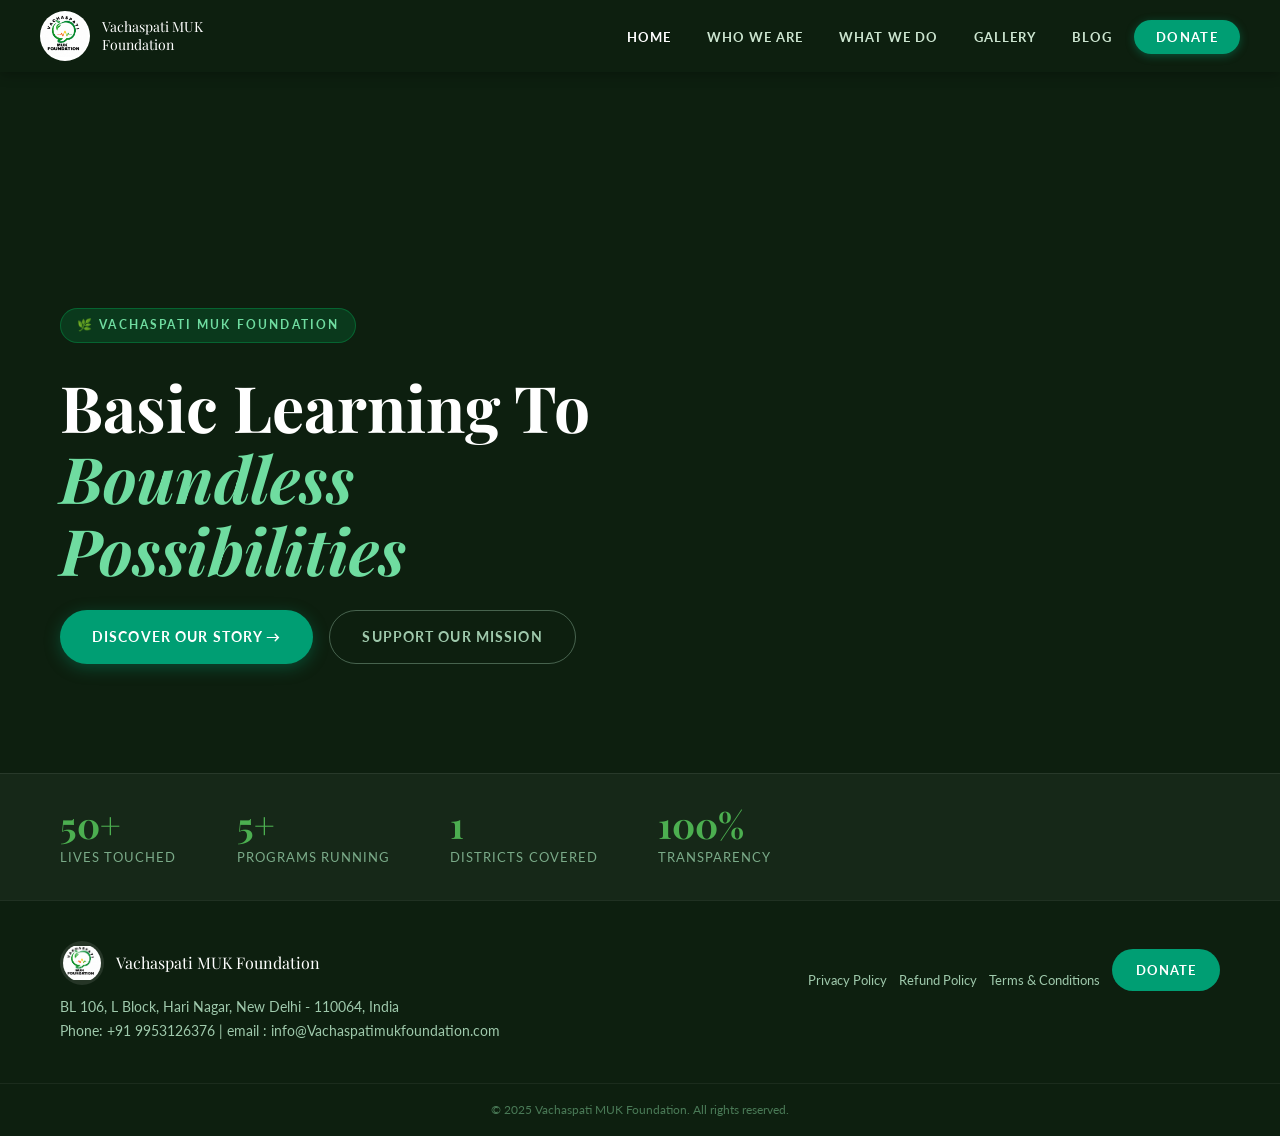
==== index.html @ 3c224211 "Update image source for Mamta's photo" ====
<!DOCTYPE html>
<html lang="en">
<head>
  <meta charset="UTF-8" />
  <meta name="viewport" content="width=device-width, initial-scale=1.0" />
  <title>Vachaspati MUK Foundation</title>
  <link rel="icon" href="logo.jpg" />
  <link rel="stylesheet" href="style.css" />
  <link rel="preconnect" href="https://fonts.googleapis.com">
  <link rel="preconnect" href="https://fonts.gstatic.com" crossorigin>
  <link href="https://fonts.googleapis.com/css2?family=Playfair+Display:ital,wght@0,400;0,600;0,700;1,400&family=Lato:wght@300;400;700&display=swap" rel="stylesheet">
</head>
<body>

<!-- ===== NAVBAR ===== -->
<nav id="navbar">
  <a class="nav-logo" href="#" data-page="home">
    <img src="logo.jpg" alt="Vachaspati MUK Foundation Logo" />
    <div class="nav-logo-text">
      Vachaspati MUK Foundation
      <span></span>
    </div>
  </a>

  <button class="hamburger" id="hamburger-btn" aria-label="Toggle menu">
    <span></span><span></span><span></span>
  </button>

  <ul class="nav-links" id="nav-links-list">
    <li><a href="#" data-page="home" class="active">Home</a></li>
    <li><a href="#" data-page="whoweare">Who We Are</a></li>
    <li><a href="#" data-page="whatwedo">What We Do</a></li>
    <li><a href="#" data-page="gallery">Gallery</a></li>
    <li><a href="#" data-page="blog">Blog</a></li>
    <li><a href="#" data-page="donation" class="donate-btn">Donate</a></li>
  </ul>
</nav>


<!-- ===== PAGE: HOME ===== -->
<div class="page active" id="page-home">
  <section class="hero">
    <div class="hero-bg-pattern"></div>

    <!-- Decorative SVG pulse line -->
    <!--<svg class="hero-pulse" viewBox="0 0 400 120" fill="none" xmlns="http://www.w3.org/2000/svg">
      <polyline points="0,60 60,60 80,20 100,100 120,40 140,80 160,60 200,60 220,10 240,110 260,60 400,60"
        stroke="url(#pulse-grad)" stroke-width="3" fill="none" stroke-linecap="round" stroke-linejoin="round"/>
      <defs>
        <linearGradient id="pulse-grad" x1="0" y1="0" x2="400" y2="0">
          <stop offset="0%" stop-color="#ff4444"/>
          <stop offset="40%" stop-color="#ffaa00"/>
          <stop offset="100%" stop-color="#00cc66"/>
        </linearGradient>
      </defs>
    </svg> -->

    <div class="hero-content">
      <span class="hero-eyebrow">🌿 Vachaspati MUK Foundation</span>
      <h1>Basic Learning To <em> Boundless Possibilities</em></h1>
      <!--<p>Dedicated to transforming communities through accessible healthcare, quality education, and meaningful social impact across India.</p>-->
      <div class="hero-actions">
        <a href="#" class="btn-primary" data-page="whoweare">Discover Our Story →</a>
        <a href="#" class="btn-outline" data-page="donation">Support Our Mission</a>
      </div>
    </div>

    <div class="stats-bar" style="position:absolute;bottom:0;left:0;right:0;">
      <div class="stat-item">
        <div class="stat-number">50+</div>
        <div class="stat-label">Lives Touched</div>
      </div>
      <div class="stat-item">
        <div class="stat-number">5+</div>
        <div class="stat-label">Programs Running</div>
      </div>
      <div class="stat-item">
        <div class="stat-number">1</div>
        <div class="stat-label">Districts Covered</div>
      </div>
      <div class="stat-item">
        <div class="stat-number">100%</div>
        <div class="stat-label">Transparency</div>
      </div>
    </div>
  </section>

  <footer>
  <div class="footer-main">
    <!-- LEFT: Logo + Address -->
    <div class="footer-left">
      <div class="footer-logo-row">
        <img src="logo.jpg" alt="Logo" />
        <span class="footer-org-name">Vachaspati MUK Foundation</span>
      </div>
      <p class="footer-address">
        BL 106, L Block, Hari Nagar, New Delhi - 110064, India <br>
        Phone: +91 9953126376 | email : info@Vachaspatimukfoundation.com
        
      </p>
     
    </div>

    <!-- RIGHT: Links + Donate -->
    <div class="footer-right">
      <a href="privacy-policy.html" class="footer-link">Privacy Policy</a>
      <a href="refund-policy.html" class="footer-link">Refund Policy</a>
      <a href="terms-conditions.html" class="footer-link">Terms &amp; Conditions</a>
      <a href="donation.html" class="footer-donate-btn" data-page="donation">Donate</a>
    </div>
  </div>

  <div class="footer-bottom">
    <p>&copy; 2025 Vachaspati MUK Foundation. All rights reserved.</p>
  </div>
</footer>
</div>


<!-- ===== PAGE: WHO WE ARE ===== -->
<div class="page" id="page-whoweare">
  <div class="section-hero">
    <h1>Who We Are</h1>
    <div class="section-divider"></div>
    <p>Turning black &amp; white lives into colors</p>
  </div>

  <div class="content-section">
    <div class="who-grid">
      <div class="who-text">
        <h2>Our Story</h2>
        <p>Vachaspati MUK Foundation was established in 2016 with a small setup and a simple yet powerful vision: to empower underprivileged children by unlocking their full potential through education, guidance, and holistic development.</p>
        <p>The name "Vachaspati MUK" carries a profound meaning. Vachaspati represents speech, wisdom, and knowledge, while MUK means silent or mute. Together, they symbolize a powerful paradox—a person who has the ability, talent, and potential yet remains unheard or unable to express themselves. At our foundation, this reflects the countless children whose dreams, ideas, and abilities often go unnoticed because they lack opportunities and support.</p>
        <p>Our mission is to give these children not just an education, but a voice, a vision, and the confidence to shape their own future. We focus on their overall development by nurturing knowledge, critical thinking, character, self-confidence, leadership, life skills, career awareness, and self-reliance. We believe that every child deserves the opportunity to discover their strengths, dream without limits, and become an empowered individual capable of creating positive change.</p>
        <p> At Vachaspati MUK Foundation, we strive to transform silent potential into confident expression, ensuring that every child has the opportunity to learn, lead, and make a meaningful impact on society.</p>
      </div>
      <div class="who-visual">
        <div class="big-icon">🌿</div>
        <h3>Our Vision</h3>
        <p>Vachaspati Muk Foundation is committed to impart knowledge to all, focused on weaker sections particularly on girls of the Bharatiye Samaj. The foundation weaves fun in learning,
           via activities physical, mental and spiritual. Educated citizens make a solid foundation of society.</p>
      </div>
    </div>

    <div class="values-grid">
      <div class="value-card">
        <img src="Mamta1.png" class="card-round-photo" alt="Compassion" />
        <h3>Mrs. Mamta Jain</h3>
        <h5> Founder and Director</h5>
        <h6>BA Philosophy(H), IPCW, Delhi University</h6>
        </div>
      <div class="value-card">
        <img src="Neeraj1.jpg" class="card-round-photo" alt="Compassion" />
        <h3>Mr. Neeraj Jain</h3>
        <h5> Co-Founder and MD</h5>
        <h6>B.Com, Delhi University</h6>
        </div>
      <div class="value-card">
       <img src="Arvind.jpg" class="card-round-photo" alt="Compassion" />
        <h3>Mr. Arvind Bhaskar</h3>
        <h5> Head </h5>
        <h6>HM,LLB, Delhi University</h6>
        </div>
      <div class="value-card">
        <img src="Arun.jpg" class="card-round-photo" alt="Compassion" />
        <h3>Mr. Arun Kushwaha</h3>
        <h5> Technical Manager </h5>
        <h6>B.Tech, Delhi Technological University</h6>
      </div>
      <div class="value-card">
        <img src="palak.jpeg" class="card-round-photo" alt="Compassion" />
        <h3>Mrs. Palak Jain</h3>
        <h5> Coordinator </h5>
        <h6>BA English Honors, Delhi University</h6>
      </div>
      <div class="value-card">
        <img src="SHRIJAN.jpeg" class="card-round-photo" alt="Compassion" />
        <h3>Mr. Shrijan Sharma</h3>
        <h5> Child Development &amp; Special Education Specialist</h5>
        <h6>B.Ed. Special Education (HI), University of Delhi</h6>
      </div>
    </div>
  </div>

  <footer>
  <div class="footer-main">
    <!-- LEFT: Logo + Address -->
    <div class="footer-left">
      <div class="footer-logo-row">
        <img src="logo.jpg" alt="Logo" />
        <span class="footer-org-name">Vachaspati MUK Foundation</span>
      </div>
      <p class="footer-address">
        BL 106, L Block, Hari Nagar, New Delhi - 110064, India <br>
        Phone: +91 9953126376 | email : info@Vachaspatimukfoundation.com
        
      </p>
     
    </div>

    <!-- RIGHT: Links + Donate -->
    <div class="footer-right">
      <a href="privacy-policy.html" class="footer-link">Privacy Policy</a>
      <a href="refund-policy.html" class="footer-link">Refund Policy</a>
      <a href="terms-conditions.html" class="footer-link">Terms &amp; Conditions</a>
      <a href="donation.html" class="footer-donate-btn" data-page="donation">Donate</a>
    </div>
  </div>

  <div class="footer-bottom">
    <p>&copy; 2025 Vachaspati MUK Foundation. All rights reserved.</p>
  </div>
</footer>

</div>


<!-- ===== PAGE: WHAT WE DO ===== -->
<div class="page" id="page-whatwedo">
  <div class="section-hero">
    <h1>What We Do</h1>
    <div class="section-divider"></div>
    <p>Turning big learning goals into lifelong opportunities.</p>
  </div>

  <div class="content-section">
    <div class="programs-grid">
      <div class="program-card">
        <div class="program-card-header">
          <div class="icon">🏥</div>
          <h3>Healthcare Access</h3>
        </div>
        <div class="program-card-body">
          <p>Every child deserves access to quality healthcare - The foundation of a brighter future.</p>
          <ul>
            <li>Free Medical Checkups</li>
            <li>Free Eyes, Dental and Nutritional Support</li>
            <li>Mental health awareness</li>
            
          </ul>
        </div>
      </div>

      <div class="program-card">
        <div class="program-card-header">
          <div class="icon">📖</div>
          <h3>Education Empowerment</h3>
        </div>
        <div class="program-card-body">
          <p>Supporting underprivileged children and youth with scholarships, skill development, and access to quality learning resources.</p>
          <ul>
            <li>Quiz, Art and Crafts</li>
            <li>Mental Maths</li>
            <li>Science Experiments</li>
            <li>1st to 12th Grade Education</li>
          </ul>
        </div>
      </div>

      <div class="program-card">
        <div class="program-card-header">
          <div class="icon">🌱</div>
          <h3>Community Development</h3>
        </div>
        <div class="program-card-body">
          <p>Innovations means change, We need drastic change in mathods of stuedies</p>
          <ul>
            <li>To bring fire in child</li>
            <li>Easily Understandable</li>
            <li>Clear Defined</li>
            <li>Critically Reflective</li>
            <li>Reimagining Education</li>
          </ul>
        </div>
      </div>

      <div class="program-card">
        <div class="program-card-header">
          <div class="icon">🧠</div>
          <h3>Mental Wellness</h3>
        </div>
        <div class="program-card-body">
          <p>Addressing the silent crisis of mental health in India through counselling, awareness campaigns, and peer support networks.</p>
          <ul>
            <li>Counselling centers</li>
            <li>Stress management workshops</li>
            <li>Youth mental health programs</li>
            <li>Stigma-breaking campaigns</li>
          </ul>
        </div>
      </div>

      <div class="program-card">
        <div class="program-card-header">
          <div class="icon">👩‍💼</div>
          <h3>Women Empowerment</h3>
        </div>
        <div class="program-card-body">
          <p>Equipping women with skills, confidence, and networks to become self-sufficient leaders in their homes and communities.</p>
          <ul>
            <li>Entrepreneurship training</li>
            <li>Legal awareness workshops</li>
            <li>Financial literacy</li>
            <li>Leadership programs</li>
          </ul>
        </div>
      </div>

      <div class="program-card">
        <div class="program-card-header">
          <div class="icon">🌿</div>
          <h3>Environment & Nature</h3>
        </div>
        <div class="program-card-body">
          <p>Planting seeds for a greener tomorrow through tree plantation drives, eco-awareness, and sustainable living workshops.</p>
          <ul>
            <li>Tree plantation drives</li>
            <li>Waste management awareness</li>
            <li>Eco-school programs</li>
            <li>Green community gardens</li>
          </ul>
        </div>
      </div>
    </div>
  </div>

  <div class="impact-bar">
    <div class="impact-item">
      <div class="impact-number">5,000+</div>
      <div class="impact-label">Patients Served</div>
    </div>
    <div class="impact-item">
      <div class="impact-number">1,200+</div>
      <div class="impact-label">Students Supported</div>
    </div>
    <div class="impact-item">
      <div class="impact-number">300+</div>
      <div class="impact-label">Volunteers</div>
    </div>
    <div class="impact-item">
      <div class="impact-number">8</div>
      <div class="impact-label">Districts</div>
    </div>
  </div>

  <footer>
  <div class="footer-main">
    <!-- LEFT: Logo + Address -->
    <div class="footer-left">
      <div class="footer-logo-row">
        <img src="logo.jpg" alt="Logo" />
        <span class="footer-org-name">Vachaspati MUK Foundation</span>
      </div>
      <p class="footer-address">
        BL 106, L Block, Hari Nagar, New Delhi - 110064, India <br>
        Phone: +91 9953126376 | email : info@Vachaspatimukfoundation.com
        
      </p>
     
    </div>

    <!-- RIGHT: Links + Donate -->
    <div class="footer-right">
      <a href="privacy-policy.html" class="footer-link">Privacy Policy</a>
      <a href="refund-policy.html" class="footer-link">Refund Policy</a>
      <a href="terms-conditions.html" class="footer-link">Terms &amp; Conditions</a>
      <a href="donation.html" class="footer-donate-btn" data-page="donation">Donate</a>
    </div>
  </div>

  <div class="footer-bottom">
    <p>&copy; 2025 Vachaspati MUK Foundation. All rights reserved.</p>
  </div>
</footer>

</div>


<!-- ===== PAGE: GALLERY ===== -->
<div class="page" id="page-gallery">
  <div class="section-hero">
    <h1>Gallery</h1>
    <div class="section-divider"></div>
    <p>Moments that capture the heart of our work — lives changed, smiles earned, communities built.</p>
  </div>

  <div class="content-section">
    <div class="gallery-grid">
      <div class="gallery-item" style="background-image:url('background3.jpg'); background-size:cover; background-position:center;">

  <div class="gallery-overlay">
    <span style="font-size:30px;">🔍</span>
    <span class="gallery-label">Health Camp 2024</span>
  </div>
      </div>
       <div class="gallery-item" style="background-image:url('plant.jpeg'); background-size:cover; background-position:center;">

  <div class="gallery-overlay">
    <span style="font-size:30px;">🔍</span>
    <span class="gallery-label">Health Camp 2024</span>
  </div>
      </div>
       <div class="gallery-item" style="background-image:url('education.jpeg'); background-size:cover; background-position:center;">

  <div class="gallery-overlay">
    <span style="font-size:30px;">🔍</span>
    <span class="gallery-label">Health Camp 2024</span>
  </div>
      </div>
       <div class="gallery-item" style="background-image:url('background2.jpg'); background-size:cover; background-position:center;">

  <div class="gallery-overlay">
    <span style="font-size:30px;">🔍</span>
    <span class="gallery-label">Health Camp 2024</span>
  </div>
      </div>
        <div class="gallery-item" style="background-image:url('volun.jpeg'); background-size:cover; background-position:center;">

  <div class="gallery-overlay">
    <span style="font-size:30px;">🔍</span>
    <span class="gallery-label">Health Camp 2024</span>
  </div>
      </div>
       <div class="gallery-item" style="background-image:url('volunteer.jpeg'); background-size:cover; background-position:center;">

  <div class="gallery-overlay">
    <span style="font-size:30px;">🔍</span>
    <span class="gallery-label">Health Camp 2024</span>
  </div>
      </div>
       <div class="gallery-item" style="background-image:url('edu.jpeg'); background-size:cover; background-position:center;">

  <div class="gallery-overlay">
    <span style="font-size:30px;">🔍</span>
    <span class="gallery-label">Health Camp 2024</span>
  </div>
      </div>
       <div class="gallery-item" style="background-image:url('national.jpeg'); background-size:cover; background-position:center;">

  <div class="gallery-overlay">
    <span style="font-size:30px;">🔍</span>
    <span class="gallery-label">Health Camp 2024</span>
  </div>
      </div>
       <div class="gallery-item" style="background-image:url('surender.jpeg'); background-size:cover; background-position:center;">

  <div class="gallery-overlay">
    <span style="font-size:30px;">🔍</span>
    <span class="gallery-label">Health Camp 2024</span>
  </div>
      </div>
       <div class="gallery-item" style="background-image:url('national1.jpeg'); background-size:cover; background-position:center;">

  <div class="gallery-overlay">
    <span style="font-size:30px;">🔍</span>
    <span class="gallery-label">Health Camp 2024</span>
  </div>
      </div>
       <div class="gallery-item" style="background-image:url('national2.jpeg'); background-size:cover; background-position:center;">

  <div class="gallery-overlay">
    <span style="font-size:30px;">🔍</span>
    <span class="gallery-label">Health Camp 2024</span>
  </div>
      </div>
       <div class="gallery-item" style="background-image:url('arvind.jpeg'); background-size:cover; background-position:center;">

  <div class="gallery-overlay">
    <span style="font-size:30px;">🔍</span>
    <span class="gallery-label">Health Camp 2024</span>
  </div>
      </div>
       <div class="gallery-item" style="background-image:url('palak (2).jpeg'); background-size:cover; background-position:center;">

  <div class="gallery-overlay">
    <span style="font-size:30px;">🔍</span>
    <span class="gallery-label">Health Camp 2024</span>
  </div>
      </div>
       <div class="gallery-item" style="background-image:url('mamta.jpeg'); background-size:cover; background-position:center;">

  <div class="gallery-overlay">
    <span style="font-size:30px;">🔍</span>
    <span class="gallery-label">Health Camp 2024</span>
  </div>
      </div>
       <div class="gallery-item" style="background-image:url('uttam.jpeg'); background-size:cover; background-position:center;">

  <div class="gallery-overlay">
    <span style="font-size:30px;">🔍</span>
    <span class="gallery-label">Health Camp 2024</span>
  </div>
      </div>
    </div>
    
    <p class="gallery-note">📸 More photos will be added as our journey continues. Stay tuned!</p>
  </div>

  <footer>
  <div class="footer-main">
    <!-- LEFT: Logo + Address -->
    <div class="footer-left">
      <div class="footer-logo-row">
        <img src="logo.jpg" alt="Logo" />
        <span class="footer-org-name">Vachaspati MUK Foundation</span>
      </div>
      <p class="footer-address">
        BL 106, L Block, Hari Nagar, New Delhi - 110064, India <br>
        Phone: +91 9953126376 | email : info@Vachaspatimukfoundation.com
        
      </p>
     
    </div>

    <!-- RIGHT: Links + Donate -->
    <div class="footer-right">
      <a href="privacy-policy.html" class="footer-link">Privacy Policy</a>
      <a href="refund-policy.html" class="footer-link">Refund Policy</a>
      <a href="terms-conditions.html" class="footer-link">Terms &amp; Conditions</a>
      <a href="donation.html" class="footer-donate-btn" data-page="donation">Donate</a>
    </div>
  </div>

  <div class="footer-bottom">
    <p>&copy; 2025 Vachaspati MUK Foundation. All rights reserved.</p>
  </div>
</footer>

</div>


<!-- ===== PAGE: BLOG ===== -->
<div class="page" id="page-blog">
  <div class="section-hero">
    <h1>Blog</h1>
    <div class="section-divider"></div>
    <p>Stories, insights, and updates from the field — the human side of social change.</p>
  </div>

  <div class="content-section">
    <div class="blog-grid">
      <div class="blog-card">
        <div class="blog-card-img">📖</div>
        <div class="blog-card-body">
          <span class="blog-tag">Education</span>
          <h3>How One Scholarship Changed an Entire Family's Future</h3>
          <p>Reena was the first in her family to finish school. Today she's a nurse. Here's her story and what it means for her village.</p>
          <div class="blog-meta">
            <span class="blog-date">June 2025</span>
            <a class="blog-read-more" href="#">Read more →</a>
          </div>
        </div>
      </div>

      <div class="blog-card">
        <div class="blog-card-img">🏥</div>
        <div class="blog-card-body">
          <span class="blog-tag">Healthcare</span>
          <h3>Thoughts by Neeraj Jain</h3>
          <p>हम सोचते हैं कि संसाधनों के अभावो के कारण हम उचित शिक्षा ग्रहण नहीं कर सकते या यूं कहे कि सीमित संसाधन हमारी असफलता का कारण हैं-यह सही नहीं है- 
            बल्कि कम संसाधनो के सही प्रबंधन से उन्नति होती है। जीतता वही है जो संघर्षो से सीखता है।</p>
          <div class="blog-meta">
            <span class="blog-date">May 2025</span>
            <a class="blog-read-more" href="#">Read more →</a>
          </div>
        </div>
      </div>

      <div class="blog-card">
        <div class="blog-card-img">🌱</div>
        <div class="blog-card-body">
          <span class="blog-tag">Environment</span>
          <h3>10,000 Trees in 10 Days: Our Biggest Plantation Drive Yet</h3>
          <p>With 300 volunteers, school children, and community elders working together, we achieved something extraordinary this monsoon.</p>
          <div class="blog-meta">
            <span class="blog-date">July 2025</span>
            <a class="blog-read-more" href="#">Read more →</a>
          </div>
        </div>
      </div>

      <div class="blog-card">
        <div class="blog-card-img">👩</div>
        <div class="blog-card-body">
          <span class="blog-tag">Women</span>
          <h3>From Homemaker to Entrepreneur: The SHG Story</h3>
          <p>Fifteen women in a rural block started a Self Help Group in 2023. Today, they run a thriving pickle and papad business together.</p>
          <div class="blog-meta">
            <span class="blog-date">April 2025</span>
            <a class="blog-read-more" href="#">Read more →</a>
          </div>
        </div>
      </div>

      <div class="blog-card">
        <div class="blog-card-img">🧠</div>
        <div class="blog-card-body">
          <span class="blog-tag">Mental Health</span>
          <h3>Breaking the Stigma: Mental Health Conversations in Rural India</h3>
          <p>Our counsellors visited 12 villages this year. What they found — and what they changed — challenges many assumptions about rural India.</p>
          <div class="blog-meta">
            <span class="blog-date">March 2025</span>
            <a class="blog-read-more" href="#">Read more →</a>
          </div>
        </div>
      </div>

      <div class="blog-card">
        <div class="blog-card-img">🎗️</div>
        <div class="blog-card-body">
          <span class="blog-tag">Impact Report</span>
          <h3>2024 Annual Impact Report: Numbers That Tell Human Stories</h3>
          <p>Our annual report is more than statistics — it's a testament to what's possible when communities and committed donors work together.</p>
          <div class="blog-meta">
            <span class="blog-date">January 2025</span>
            <a class="blog-read-more" href="#">Read more →</a>
          </div>
        </div>
      </div>
    </div>
  </div>

 <footer>
  <div class="footer-main">
    <!-- LEFT: Logo + Address -->
    <div class="footer-left">
      <div class="footer-logo-row">
        <img src="logo.jpg" alt="Logo" />
        <span class="footer-org-name">Vachaspati MUK Foundation</span>
      </div>
      <p class="footer-address">
        BL 106, L Block, Hari Nagar, New Delhi - 110064, India <br>
        Phone: +91 9953126376 | email : info@Vachaspatimukfoundation.com
        
      </p>
     
    </div>

    <!-- RIGHT: Links + Donate -->
    <div class="footer-right">
      <a href="privacy-policy.html" class="footer-link">Privacy Policy</a>
      <a href="refund-policy.html" class="footer-link">Refund Policy</a>
      <a href="terms-conditions.html" class="footer-link">Terms &amp; Conditions</a>
      <a href="donation.html" class="footer-donate-btn" data-page="donation">Donate</a>
    </div>
  </div>

  <div class="footer-bottom">
    <p>&copy; 2025 Vachaspati MUK Foundation. All rights reserved.</p>
  </div>
</footer>

</div>


<!-- ===== PAGE: DONATION ===== -->
<div class="page" id="page-donation">
  <div class="donation-hero">
    <h1>Make a Difference Today</h1>
    <div class="section-divider" style="margin:16px auto;"></div>
    <p>Your contribution directly funds healthcare, education, and community welfare programs across India.</p>
  </div>

  <div class="donation-container">

    <!-- Step Tabs -->
    <div class="donation-step-indicator">
      <div class="step-tab active">1. Your Details</div>
      <div class="step-tab">2. Billing Info</div>
      <div class="step-tab">3. Confirmation</div>
    </div>

    <!-- STEP 1: Name, Email, Donor Type, Amount -->
    <div class="donation-step active" id="donation-step-1">
      <div class="offline-note">
        📋 <strong>Offline donors:</strong> Cheques should be drawn in favour of <strong>VACHASPATI MUK FOUNDATION</strong>. You can contact us at <strong>contact@vachaspatimuk.org</strong>. An 80G receipt for online donations will be emailed to you.
      </div>

      <div class="form-group">
        <label for="step1-name">Full Name *</label>
        <input type="text" id="step1-name" placeholder="Enter your full name" />
      </div>
      <div class="form-group">
        <label for="step1-email">Email Address *</label>
        <input type="email" id="step1-email" placeholder="your@email.com" />
      </div>

      <div class="form-group" style="margin-top:28px;">
        <label>I am a *</label>
        <div class="donor-type-grid">
          <div class="donor-type-card" data-type="indian">
            <div class="icon">🇮🇳</div>
            <h3>Indian Donor</h3>
            <p>Donate in INR · Eligible for 80G tax benefit</p>
          </div>
          <div class="donor-type-card" data-type="foreign">
            <div class="icon">🌍</div>
            <h3>Foreign Donor</h3>
            <p>Donate in USD · FCRA compliant</p>
          </div>
        </div>
      </div>

      <div class="form-group">
        <label>Select Donation Amount *</label>
        <div class="amount-grid">
          <button class="amount-btn" data-value="1000">INR 1,000</button>
          <button class="amount-btn" data-value="2000">INR 2,000</button>
          <button class="amount-btn" data-value="5000">INR 5,000</button>
          <button class="amount-btn" data-value="10000">INR 10,000</button>
          <button class="amount-btn" data-value="25000">INR 25,000</button>
          <button class="amount-btn" data-value="50000">INR 50,000</button>
        </div>
      </div>

      <div class="form-group">
        <label for="custom-amount">Or enter custom amount</label>
        <div style="display:flex;align-items:center;gap:10px;">
          <span id="currency-symbol" style="font-weight:700;color:#1a6b2f;font-size:15px;min-width:35px;">INR</span>
          <input type="number" id="custom-amount" placeholder="Custom amount in INR" min="1" style="flex:1;" />
        </div>
      </div>

      <button class="btn-next" id="btn-step1-next">Continue to Billing →</button>
    </div>

    <!-- STEP 2: Billing Address -->
    <div class="donation-step" id="donation-step-2">
      <button class="btn-back-link" id="btn-back-to-step1">← Back</button>

      <div class="donation-summary">
        <div>
          <div class="summary-label">You are donating</div>
          <div class="summary-amount" id="summary-amount">INR 0</div>
        </div>
        <div style="text-align:right;color:#777;font-size:13px;">
          80G receipt will be<br/>emailed after payment
        </div>
      </div>

      <h3 style="font-family:var(--font-display);font-size:22px;color:var(--green-dark);margin-bottom:24px;">Billing Address</h3>

      <div class="form-row">
        <div class="form-group">
          <label for="billing-name">Full Name *</label>
          <input type="text" id="billing-name" placeholder="Arun Kushwaha" />
        </div>
        <div class="form-group">
          <label for="billing-email">Email *</label>
          <input type="email" id="billing-email" placeholder="you@email.com" />
        </div>
      </div>

      <div class="form-group">
        <label for="billing-phone">Contact No. *</label>
        <input type="tel" id="billing-phone" placeholder="9XXXXXXXXX" />
      </div>

      <div class="form-group">
        <label for="billing-addr1">Address *</label>
        <input type="text" id="billing-addr1" placeholder="House / Flat / Street" />
      </div>

      <div class="form-group">
        <label for="billing-addr2">Address Line 2</label>
        <input type="text" id="billing-addr2" placeholder="Area / Locality / Village" />
      </div>

      <div class="form-row">
        <div class="form-group">
          <label for="billing-country">Country</label>
          <input type="text" id="billing-country" placeholder="India" />
        </div>
        <div class="form-group">
          <label for="billing-state">State</label>
          <input type="text" id="billing-state" placeholder="State" />
        </div>
      </div>

      <div class="form-row">
        <div class="form-group">
          <label for="billing-city">City *</label>
          <input type="text" id="billing-city" placeholder="New Delhi" />
        </div>
        <div class="form-group">
          <label for="billing-zip">PIN / ZIP Code</label>
          <input type="text" id="billing-zip" placeholder="110018" />
        </div>
      </div>

      <div class="form-group">
        <label for="billing-pan">PAN Card No. <span style="font-weight:300;text-transform:none;font-size:11px;">(required for 80G receipt)</span></label>
        <input type="text" id="billing-pan" placeholder="ABCDE1234F" style="text-transform:uppercase;" />
      </div>

      <button class="btn-pay" id="btn-pay">💳 &nbsp;Pay Online — <span id="final-amount-display">INR 0</span></button>
    </div>

    <!-- STEP 3: Success -->
    <div class="donation-step" id="donation-step-3">
      <div class="success-state">
        <div class="success-icon">🎉</div>
        <h2>Thank You for Your Generosity!</h2>
        <p>Your donation to Vachaspati MUK Foundation has been received. An 80G tax receipt will be sent to your email address within 2–3 working days.</p>
        <p style="font-size:14px;color:#aaa;margin-top:-12px;margin-bottom:32px;">Together, we're making real, lasting change happen.</p>
        <button class="btn-primary" id="btn-donate-again" style="margin:0 auto;">Make Another Donation</button>
      </div>
    </div>

  </div><!-- /donation-container -->

  <footer>
  <div class="footer-main">
    <!-- LEFT: Logo + Address -->
    <div class="footer-left">
      <div class="footer-logo-row">
        <img src="logo.jpg" alt="Logo" />
        <span class="footer-org-name">Vachaspati MUK Foundation</span>
      </div>
      <p class="footer-address">
        BL 106, L Block, Hari Nagar, New Delhi - 110064, India <br>
        Phone: +91 9953126376 | email : info@Vachaspatimukfoundation.com
        
      </p>
     
    </div>

    <!-- RIGHT: Links + Donate -->
    <div class="footer-right">
      <a href="privacy-policy.html" class="footer-link">Privacy Policy</a>
      <a href="refund-policy.html" class="footer-link">Refund Policy</a>
      <a href="terms-conditions.html" class="footer-link">Terms &amp; Conditions</a>
      <a href="donation.html" class="footer-donate-btn" data-page="donation">Donate</a>
    </div>
  </div>

  <div class="footer-bottom">
    <p>&copy; 2025 Vachaspati MUK Foundation. All rights reserved.</p>
  </div>
</footer>

</div>


<script src="main.js"></script>
</body>
</html>
---- style.css ----
/* ===== RESET & BASE ===== */
*, *::before, *::after { box-sizing: border-box; margin: 0; padding: 0; }

:root {
  --green-dark: #1a6b2f;
  --green-mid: #2e9e4f;
  --green-light: #4caf50;
  --green-accent: #00a651;
  --teal: #009e73;
  --gold: #f5a623;
  --white: #ffffff;
  --off-white: #f8fdf9;
  --text-dark: #1a1a1a;
  --text-mid: #444;
  --text-muted: #777;
  --border: #d0ecd8;
  --shadow: 0 4px 24px rgba(0,0,0,0.10);
  --radius: 10px;
  --font-display: 'Playfair Display', Georgia, serif;
  --font-body: 'Lato', 'Segoe UI', sans-serif;
}

html { scroll-behavior: smooth; }

body {
  font-family: var(--font-body);
  color: var(--text-dark);
  background: var(--white);
  line-height: 1.7;
}

/* ===== GOOGLE FONTS IMPORT ===== */
@import url('https://fonts.googleapis.com/css2?family=Playfair+Display:wght@400;600;700&family=Lato:wght@300;400;700&display=swap');

/* ===== PAGE SYSTEM ===== */
.page { display: none; min-height: 100vh; flex-direction: column; }
.page.active { display: flex; }

/* ===== NAVBAR ===== */
#navbar {
  position: fixed;
  top: 0; left: 0; right: 0;
  z-index: 1000;
  background: #0d1f0f;
  display: flex;
  align-items: center;
  justify-content: space-between;
  padding: 0 40px;
  height: 72px;
  box-shadow: 0 2px 12px rgba(0,0,0,0.3);
}

.nav-logo {
  display: flex;
  align-items: center;
  gap: 12px;
  cursor: pointer;
  text-decoration: none;
}

.nav-logo img {
  height: 50px;
  width: 50px;
  object-fit: contain;
  border-radius: 50%;
  background: white;
  padding: 2px;
}

.nav-logo-text {
  color: white;
  font-family: var(--font-display);
  font-size: 14px;
  line-height: 1.3;
  max-width: 160px;
}

.nav-logo-text span {
  display: block;
  font-size: 11px;
  color: #aad4b0;
  font-family: var(--font-body);
  font-weight: 300;
}

.nav-links {
  display: flex;
  align-items: center;
  gap: 8px;
  list-style: none;
}

.nav-links li a {
  color: #cce5d0;
  text-decoration: none;
  font-size: 13px;
  font-weight: 700;
  letter-spacing: 0.08em;
  text-transform: uppercase;
  padding: 8px 14px;
  border-radius: 4px;
  transition: color 0.2s, background 0.2s;
}

.nav-links li a:hover {
  color: white;
  background: rgba(255,255,255,0.08);
}

.nav-links li a.active {
  color: white;
}

.nav-links li a.donate-btn {
  background: var(--teal);
  color: white;
  border-radius: 50px;
  padding: 9px 22px;
  font-size: 13px;
  letter-spacing: 0.1em;
  transition: background 0.2s, transform 0.15s;
  box-shadow: 0 2px 8px rgba(0,158,115,0.4);
}

.nav-links li a.donate-btn:hover {
  background: #00b882;
  transform: translateY(-1px);
}

/* Hamburger */
.hamburger { display: none; flex-direction: column; gap: 5px; cursor: pointer; padding: 4px; }
.hamburger span { display: block; width: 24px; height: 2px; background: white; border-radius: 2px; transition: 0.3s; }

/* ===== HOME PAGE ===== */
#page-home {
  background: #0d1f0f;
}

.hero {
  position: relative;
  min-height: 100vh;
  display: flex;
  align-items: center;
  background-color: #0d1f0f;
  overflow: hidden;
  padding-top: 72px;
}

.hero-bg-pattern {
  position: absolute;
  inset: 0;
  background-image: url('background3.jpg');
  background-size: cover;
  background-position: center;
  background-repeat: no-repeat;
  filter: brightness(50%);
}

.hero-pulse {
  position: absolute;
  right: 8%;
  top: 50%;
  transform: translateY(-50%);
  width: 380px;
  opacity: 0.18;
}

.hero-content {
  position: relative;
  z-index: 2;
  max-width: 680px;
  padding: 80px 60px;
}

.hero-eyebrow {
  display: inline-block;
  background: rgba(0,166,81,0.2);
  border: 1px solid rgba(0,166,81,0.4);
  color: #6fdca0;
  font-size: 12px;
  font-weight: 700;
  letter-spacing: 0.18em;
  text-transform: uppercase;
  padding: 6px 16px;
  border-radius: 50px;
  margin-bottom: 28px;
}

.hero h1 {
  font-family: var(--font-display);
  font-size: clamp(40px, 5vw, 68px);
  color: white;
  line-height: 1.12;
  margin-bottom: 24px;
  font-weight: 700;
}

.hero h1 em {
  font-style: italic;
  color: #6fdca0;
}

.hero p {
  font-size: 17px;
  color: #9fc9ac;
  max-width: 500px;
  margin-bottom: 40px;
  line-height: 1.8;
}

.hero-actions {
  display: flex;
  gap: 16px;
  flex-wrap: wrap;
}

.btn-primary {
  display: inline-flex;
  align-items: center;
  gap: 8px;
  background: var(--teal);
  color: white;
  font-weight: 700;
  font-size: 14px;
  letter-spacing: 0.08em;
  text-transform: uppercase;
  padding: 14px 32px;
  border-radius: 50px;
  border: none;
  cursor: pointer;
  text-decoration: none;
  transition: all 0.2s;
  box-shadow: 0 4px 16px rgba(0,158,115,0.35);
}

.btn-primary:hover {
  background: #00b882;
  transform: translateY(-2px);
  box-shadow: 0 6px 20px rgba(0,158,115,0.4);
}

.btn-outline {
  display: inline-flex;
  align-items: center;
  gap: 8px;
  background: transparent;
  color: #9fc9ac;
  font-weight: 700;
  font-size: 14px;
  letter-spacing: 0.08em;
  text-transform: uppercase;
  padding: 14px 32px;
  border-radius: 50px;
  border: 1px solid rgba(159,201,172,0.4);
  cursor: pointer;
  text-decoration: none;
  transition: all 0.2s;
}

.btn-outline:hover {
  border-color: #9fc9ac;
  color: white;
  background: rgba(159,201,172,0.08);
}

.card-round-photo {
  width: 90px;
  height: 90px;
  border-radius: 50%;
  object-fit: cover;
  margin: 0 auto 16px;
  display: block;
  border: 3px solid var(--teal);
  box-shadow: 0 4px 12px rgba(0,0,0,0.12);
}
/* Stats bar */
.stats-bar {
  background: rgba(255,255,255,0.04);
  border-top: 1px solid rgba(255,255,255,0.08);
  padding: 32px 60px;
  display: flex;
  gap: 60px;
  flex-wrap: wrap;
}

.stat-item { text-align: left; }
.stat-number {
  font-family: var(--font-display);
  font-size: 36px;
  font-weight: 700;
  color: var(--green-light);
  line-height: 1;
}
.stat-label {
  font-size: 13px;
  color: #7aaa88;
  margin-top: 4px;
  text-transform: uppercase;
  letter-spacing: 0.08em;
}

/* ===== SECTION SHARED ===== */
.section-hero {
  padding: 100px 60px 60px;
  background: linear-gradient(135deg, #0d1f0f, #1a3d22);
  color: white;
  text-align: center;
  min-height: 280px;
  display: flex;
  flex-direction: column;
  align-items: center;
  justify-content: center;
  margin-top: 72px;
}

.section-hero h1 {
  font-family: var(--font-display);
  font-size: clamp(32px, 4vw, 52px);
  color: white;
  margin-bottom: 12px;
}

.section-hero p {
  font-size: 17px;
  color: #9fc9ac;
  max-width: 540px;
}

.section-divider {
  width: 60px;
  height: 3px;
  background: var(--teal);
  border-radius: 2px;
  margin: 16px auto;
}

.content-section {
  padding: 80px 60px;
  background: var(--off-white);
  flex: 1;
}

/* ===== WHO WE ARE ===== */
.who-grid {
  display: grid;
  grid-template-columns: 1fr 1fr;
  gap: 60px;
  max-width: 1100px;
  margin: 0 auto 60px;
  align-items: center;
}

.who-text h2 {
  font-family: var(--font-display);
  font-size: 36px;
  color: var(--green-dark);
  margin-bottom: 20px;
}

.who-text p {
  color: var(--text-mid);
  margin-bottom: 16px;
  font-size: 16px;
}

.who-visual {
  background: linear-gradient(135deg, #1a6b2f, #009e73);
  border-radius: 20px;
  padding: 50px 40px;
  text-align: center;
  color: white;
}

.who-visual .big-icon { font-size: 80px; margin-bottom: 20px; }
.who-visual h3 { font-family: var(--font-display); font-size: 26px; margin-bottom: 12px; }
.who-visual p { font-size: 15px; opacity: 0.85; }

.team-section {
  max-width: 1100px;
  margin: 0 auto;
}

.team-section h2 {
  font-family: var(--font-display);
  font-size: 32px;
  color: var(--green-dark);
  margin-bottom: 32px;
  text-align: center;
}

.values-grid {
  display: grid;
  grid-template-columns: repeat(3, 1fr);
  gap: 28px;
  max-width: 1100px;
  margin: 0 auto;
}

.value-card {
  background: white;
  border-radius: var(--radius);
  padding: 36px 28px;
  text-align: center;
  box-shadow: var(--shadow);
  border-top: 4px solid var(--teal);
  transition: transform 0.2s;
}

.value-card:hover { transform: translateY(-4px); }
.value-card .icon { font-size: 40px; margin-bottom: 16px; }
.value-card h3 { font-family: var(--font-display); font-size: 20px; color: var(--green-dark); margin-bottom: 10px; }
.value-card p { font-size: 14px; color: var(--text-muted); }

/* ===== WHAT WE DO ===== */
.programs-grid {
  display: grid;
  grid-template-columns: repeat(3, 1fr);
  gap: 28px;
  max-width: 1100px;
  margin: 0 auto 60px;
}

.program-card {
  background: white;
  border-radius: var(--radius);
  overflow: hidden;
  box-shadow: var(--shadow);
  transition: transform 0.2s;
}

.program-card:hover { transform: translateY(-4px); }

.program-card-header {
  background: linear-gradient(135deg, var(--green-dark), var(--teal));
  padding: 32px 28px;
  color: white;
  text-align: center;
}

.program-card-header .icon { font-size: 48px; margin-bottom: 12px; }
.program-card-header h3 { font-family: var(--font-display); font-size: 20px; }

.program-card-body {
  padding: 24px 28px;
}

.program-card-body p { font-size: 14px; color: var(--text-muted); line-height: 1.7; }

.program-card-body ul {
  list-style: none;
  margin-top: 16px;
}

.program-card-body ul li {
  font-size: 13px;
  color: var(--text-mid);
  padding: 4px 0;
  display: flex;
  align-items: center;
  gap: 8px;
}

.program-card-body ul li::before {
  content: "✓";
  color: var(--teal);
  font-weight: 700;
}

.impact-bar {
  background: linear-gradient(135deg, #0d1f0f, #1a3d22);
  padding: 60px;
  display: flex;
  justify-content: center;
  gap: 80px;
  flex-wrap: wrap;
}

.impact-item { text-align: center; color: white; }
.impact-number { font-family: var(--font-display); font-size: 48px; font-weight: 700; color: #6fdca0; }
.impact-label { font-size: 14px; color: #9fc9ac; text-transform: uppercase; letter-spacing: 0.1em; margin-top: 6px; }

/* ===== GALLERY ===== */
.gallery-grid {
  display: grid;
  grid-template-columns: repeat(3, 1fr);
  gap: 20px;
  max-width: 1100px;
  margin: 0 auto;
}

.gallery-item {
  border-radius: var(--radius);
  overflow: hidden;
  background: linear-gradient(135deg, var(--green-dark), var(--teal));
  aspect-ratio: 4/3;
  display: flex;
  align-items: center;
  justify-content: center;
  color: white;
  text-align: center;
  font-size: 14px;
  cursor: pointer;
  transition: transform 0.2s, box-shadow 0.2s;
  position: relative;
}

.gallery-item:hover {
  transform: scale(1.02);
  box-shadow: 0 8px 30px rgba(0,0,0,0.2);
}

.gallery-item .gallery-overlay {
  position: absolute;
  inset: 0;
  background: rgba(0,0,0,0.35);
  display: flex;
  flex-direction: column;
  align-items: center;
  justify-content: center;
  gap: 10px;
  opacity: 0;
  transition: opacity 0.2s;
}

.gallery-item:hover .gallery-overlay { opacity: 1; }
.gallery-item .gallery-icon { font-size: 50px; }
.gallery-item .gallery-label { font-size: 13px; font-weight: 700; text-transform: uppercase; letter-spacing: 0.1em; }

.gallery-note {
  text-align: center;
  color: var(--text-muted);
  font-size: 14px;
  margin-top: 32px;
  font-style: italic;
}

/* ===== BLOG ===== */
.blog-grid {
  display: grid;
  grid-template-columns: repeat(3, 1fr);
  gap: 28px;
  max-width: 1100px;
  margin: 0 auto;
}

.blog-card {
  background: white;
  border-radius: var(--radius);
  overflow: hidden;
  box-shadow: var(--shadow);
  transition: transform 0.2s;
}

.blog-card:hover { transform: translateY(-4px); }

.blog-card-img {
  background: linear-gradient(135deg, var(--green-dark), var(--teal));
  height: 160px;
  display: flex;
  align-items: center;
  justify-content: center;
  font-size: 48px;
}

.blog-card-body { padding: 24px; }
.blog-tag {
  display: inline-block;
  background: #e8f5e9;
  color: var(--green-dark);
  font-size: 11px;
  font-weight: 700;
  text-transform: uppercase;
  letter-spacing: 0.1em;
  padding: 3px 10px;
  border-radius: 50px;
  margin-bottom: 12px;
}
.blog-card-body h3 { font-family: var(--font-display); font-size: 18px; color: var(--text-dark); margin-bottom: 10px; }
.blog-card-body p { font-size: 13px; color: var(--text-muted); line-height: 1.7; }
.blog-meta { display: flex; justify-content: space-between; align-items: center; margin-top: 16px; }
.blog-date { font-size: 12px; color: var(--text-muted); }
.blog-read-more { font-size: 12px; color: var(--teal); font-weight: 700; cursor: pointer; text-decoration: none; }
.blog-read-more:hover { text-decoration: underline; }

/* ===== DONATION PAGE ===== */
#page-donation {
  background: var(--off-white);
}

.donation-hero {
  background: linear-gradient(135deg, #0d1f0f, #1a3d22);
  padding: 80px 40px 60px;
  text-align: center;
  margin-top: 72px;
  color: white;
}

.donation-hero h1 { font-family: var(--font-display); font-size: 44px; margin-bottom: 12px; }
.donation-hero p { color: #9fc9ac; font-size: 16px; max-width: 500px; margin: 0 auto; }

.donation-container {
  max-width: 820px;
  margin: -30px auto 60px;
  background: white;
  border-radius: 16px;
  box-shadow: 0 8px 40px rgba(0,0,0,0.12);
  overflow: hidden;
}

.donation-step-indicator {
  display: flex;
  background: #f0faf2;
  border-bottom: 1px solid var(--border);
}

.step-tab {
  flex: 1;
  text-align: center;
  padding: 18px;
  font-size: 13px;
  font-weight: 700;
  text-transform: uppercase;
  letter-spacing: 0.08em;
  color: var(--text-muted);
  border-bottom: 3px solid transparent;
  transition: all 0.2s;
}

.step-tab.active {
  color: var(--teal);
  border-bottom-color: var(--teal);
  background: white;
}

.step-tab.done {
  color: var(--green-light);
}

.donation-step { display: none; padding: 40px; }
.donation-step.active { display: block; }

.donor-type-grid {
  display: grid;
  grid-template-columns: 1fr 1fr;
  gap: 20px;
  margin: 28px 0;
}

.donor-type-card {
  border: 2px solid var(--border);
  border-radius: var(--radius);
  padding: 28px 20px;
  text-align: center;
  cursor: pointer;
  transition: all 0.2s;
}

.donor-type-card:hover, .donor-type-card.selected {
  border-color: var(--teal);
  background: #f0faf4;
}

.donor-type-card .icon { font-size: 40px; margin-bottom: 12px; }
.donor-type-card h3 { font-family: var(--font-display); font-size: 18px; color: var(--green-dark); margin-bottom: 6px; }
.donor-type-card p { font-size: 13px; color: var(--text-muted); }

.amount-grid {
  display: grid;
  grid-template-columns: repeat(3, 1fr);
  gap: 12px;
  margin: 20px 0;
}

.amount-btn {
  border: 2px solid var(--border);
  border-radius: 8px;
  padding: 14px;
  text-align: center;
  cursor: pointer;
  font-family: var(--font-display);
  font-size: 18px;
  font-weight: 600;
  color: var(--green-dark);
  background: white;
  transition: all 0.2s;
}

.amount-btn:hover, .amount-btn.selected {
  border-color: var(--teal);
  background: #f0faf4;
  color: var(--teal);
}

.form-group {
  margin-bottom: 20px;
}

.form-group label {
  display: block;
  font-size: 13px;
  font-weight: 700;
  text-transform: uppercase;
  letter-spacing: 0.06em;
  color: var(--text-dark);
  margin-bottom: 8px;
}

.form-group input, .form-group select, .form-group textarea {
  width: 100%;
  padding: 13px 16px;
  border: 1.5px solid var(--border);
  border-radius: 8px;
  font-size: 15px;
  font-family: var(--font-body);
  color: var(--text-dark);
  background: white;
  transition: border-color 0.2s;
  outline: none;
}

.form-group input:focus, .form-group select:focus, .form-group textarea:focus {
  border-color: var(--teal);
  box-shadow: 0 0 0 3px rgba(0,158,115,0.1);
}

.form-row {
  display: grid;
  grid-template-columns: 1fr 1fr;
  gap: 20px;
}

.donation-summary {
  background: #f0faf4;
  border: 1px solid var(--border);
  border-radius: var(--radius);
  padding: 20px;
  margin-bottom: 28px;
  display: flex;
  justify-content: space-between;
  align-items: center;
}

.donation-summary .summary-label { font-size: 13px; color: var(--text-muted); margin-bottom: 4px; }
.donation-summary .summary-amount { font-family: var(--font-display); font-size: 28px; color: var(--green-dark); font-weight: 700; }

.btn-pay {
  width: 100%;
  padding: 16px;
  background: var(--teal);
  color: white;
  font-size: 15px;
  font-weight: 700;
  letter-spacing: 0.08em;
  text-transform: uppercase;
  border: none;
  border-radius: 50px;
  cursor: pointer;
  transition: all 0.2s;
  box-shadow: 0 4px 16px rgba(0,158,115,0.3);
}

.btn-pay:hover {
  background: #00b882;
  transform: translateY(-2px);
}

.btn-next {
  display: block;
  width: 100%;
  padding: 14px;
  background: var(--green-dark);
  color: white;
  font-size: 14px;
  font-weight: 700;
  letter-spacing: 0.08em;
  text-transform: uppercase;
  border: none;
  border-radius: 50px;
  cursor: pointer;
  transition: all 0.2s;
  margin-top: 8px;
}

.btn-next:hover { background: #255c38; }

.btn-back-link {
  display: inline-flex;
  align-items: center;
  gap: 6px;
  color: var(--text-muted);
  font-size: 13px;
  cursor: pointer;
  margin-bottom: 24px;
  background: none;
  border: none;
  font-family: var(--font-body);
  transition: color 0.2s;
}

.btn-back-link:hover { color: var(--green-dark); }

.offline-note {
  background: #fff9e6;
  border: 1px solid #ffe082;
  border-radius: 8px;
  padding: 16px;
  font-size: 13px;
  color: #7a6000;
  margin-bottom: 24px;
  line-height: 1.6;
}

.success-state {
  text-align: center;
  padding: 60px 40px;
}

.success-icon { font-size: 80px; margin-bottom: 24px; }
.success-state h2 { font-family: var(--font-display); font-size: 32px; color: var(--green-dark); margin-bottom: 12px; }
.success-state p { color: var(--text-muted); font-size: 16px; margin-bottom: 28px; }

/* ===== FOOTER ===== */
footer {
  background: #0d1f0f;
  color: #9fc9ac;
  border-top: 1px solid rgba(255,255,255,0.08);
}

.footer-main {
  display: flex;
  justify-content: space-between;
  align-items: flex-start;
  padding: 40px 60px;
  gap: 40px;
  flex-wrap: wrap;
}

.footer-left {
  display: flex;
  flex-direction: column;
  gap: 10px;
}

.footer-logo-row {
  display: flex;
  align-items: center;
  gap: 12px;
}

.footer-logo-row img {
  height: 44px;
  width: 44px;
  object-fit: contain;
  border-radius: 50%;
  background: rgba(255,255,255,0.1);
  padding: 3px;
}

.footer-org-name {
  font-family: var(--font-display);
  font-size: 16px;
  color: white;
}

.footer-address {
  font-size: 14px;
  color: #9fc9ac;
  line-height: 1.7;
}

.footer-tagline {
  font-size: 13px;
  color: #4a7a57;
  font-style: italic;
}

.footer-right {
  display: flex;
  flex-direction: row;
  align-items: flex-end;
  gap: 12px;
  padding-top: 4px;
}

.footer-link {
  color: #9fc9ac;
  text-decoration: none;
  font-size: 13px;
  transition: color 0.2s;
}

.footer-link:hover {
  color: white;
  text-decoration: underline;
}

.footer-donate-btn {
  background: var(--teal);
  color: white;
  text-decoration: none;
  font-size: 13px;
  font-weight: 700;
  letter-spacing: 0.08em;
  text-transform: uppercase;
  padding: 10px 24px;
  border-radius: 50px;
  margin-top: 4px;
  transition: background 0.2s;
}

.footer-donate-btn:hover {
  background: #00b882;
}

.footer-bottom {
  border-top: 1px solid rgba(255,255,255,0.06);
  padding: 16px 60px;
  text-align: center;
  font-size: 12px;
  color: #4a7a57;
}
/* ===== POLICY PAGES ===== */
.policy-body {
  max-width: 820px;
  margin: 0 auto;
  padding: 60px 40px 80px;
  flex: 1;
}

.policy-body h2 {
  font-family: var(--font-display);
  font-size: 22px;
  color: var(--green-dark);
  margin: 36px 0 12px;
  padding-bottom: 8px;
  border-bottom: 2px solid var(--border);
}

.policy-body p {
  font-size: 15px;
  color: var(--text-mid);
  line-height: 1.85;
  margin-bottom: 16px;
}

.policy-body a {
  color: var(--teal);
  text-decoration: none;
}

.policy-body a:hover {
  text-decoration: underline;
}

.policy-back-btn {
  display: inline-flex;
  align-items: center;
  gap: 6px;
  color: var(--teal);
  font-size: 14px;
  font-weight: 700;
  text-decoration: none;
  margin-bottom: 36px;
  transition: gap 0.2s;
}

.policy-back-btn:hover {
  gap: 10px;
}

@media (max-width: 680px) {
  .policy-body { padding: 40px 24px 60px; }
}

@media (max-width: 680px) {
  .footer-main { padding: 32px 24px; flex-direction: column; }
  .footer-right { align-items: flex-start; }
  .footer-bottom { padding: 16px 24px; }
}
/* ===== RESPONSIVE ===== */
@media (max-width: 900px) {
  .who-grid, .values-grid, .programs-grid, .blog-grid { grid-template-columns: 1fr 1fr; }
  .gallery-grid { grid-template-columns: repeat(2, 1fr); }
  .form-row { grid-template-columns: 1fr; }
}

@media (max-width: 680px) {
  #navbar { padding: 0 20px; }
  .nav-links { display: none; flex-direction: column; position: absolute; top: 72px; left: 0; right: 0; background: #0d1f0f; padding: 20px; gap: 4px; border-top: 1px solid rgba(255,255,255,0.1); }
  .nav-links.open { display: flex; }
  .nav-links li a { display: block; padding: 12px 16px; }
  .hamburger { display: flex; }
  .hero-content { padding: 60px 24px; }
  .stats-bar { padding: 24px; gap: 32px; }
  .content-section { padding: 50px 24px; }
  .section-hero { padding: 60px 24px 40px; }
  .who-grid, .values-grid, .programs-grid, .gallery-grid, .blog-grid { grid-template-columns: 1fr; }
  .donor-type-grid, .amount-grid { grid-template-columns: 1fr 1fr; }
  .donation-step { padding: 24px; }
  .impact-bar { gap: 40px; padding: 40px 24px; }
  footer { padding: 32px 24px; }
}
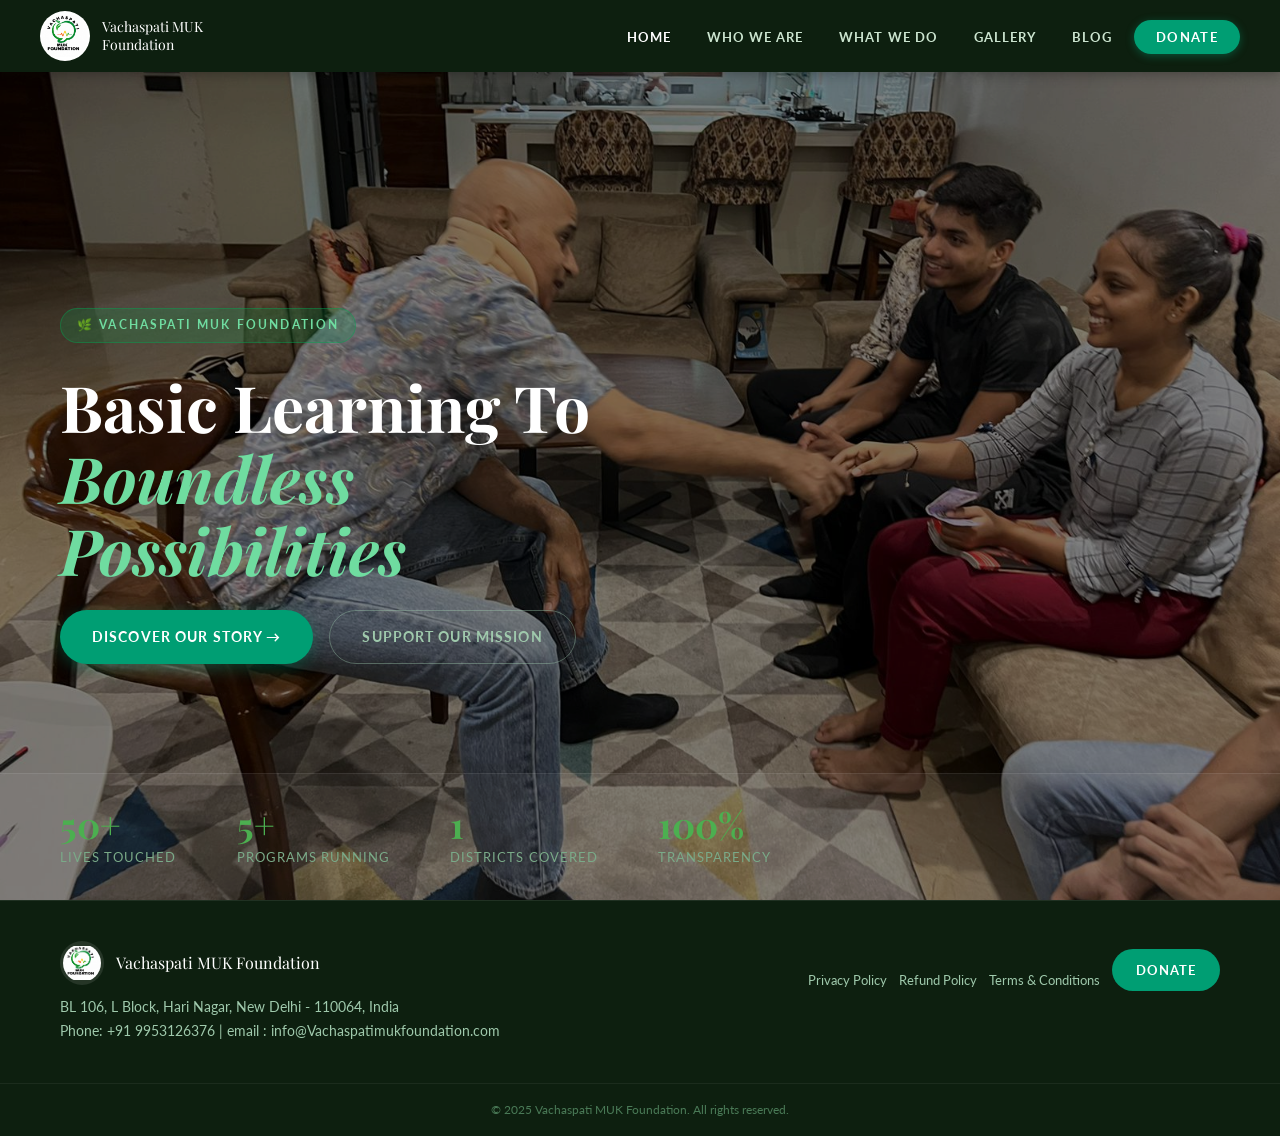
==== commit 44b74cbd: "Update index.html" ====
--- a/index.html
+++ b/index.html
@@ -144,7 +144,7 @@
 
     <div class="values-grid">
       <div class="value-card">
-        <img src="Mamta1.png" class="card-round-photo" alt="Compassion" />
+        <img src="mamta2.png" class="card-round-photo" alt="Compassion" />
         <h3>Mrs. Mamta Jain</h3>
         <h5> Founder and Director</h5>
         <h6>BA Philosophy(H), IPCW, Delhi University</h6>
--- a/style.css
+++ b/style.css
@@ -149,7 +149,7 @@
 .hero-bg-pattern {
   position: absolute;
   inset: 0;
-  background-image: url('background3.jpg');
+  background-image: url('Background3.jpg');
   background-size: cover;
   background-position: center;
   background-repeat: no-repeat;
